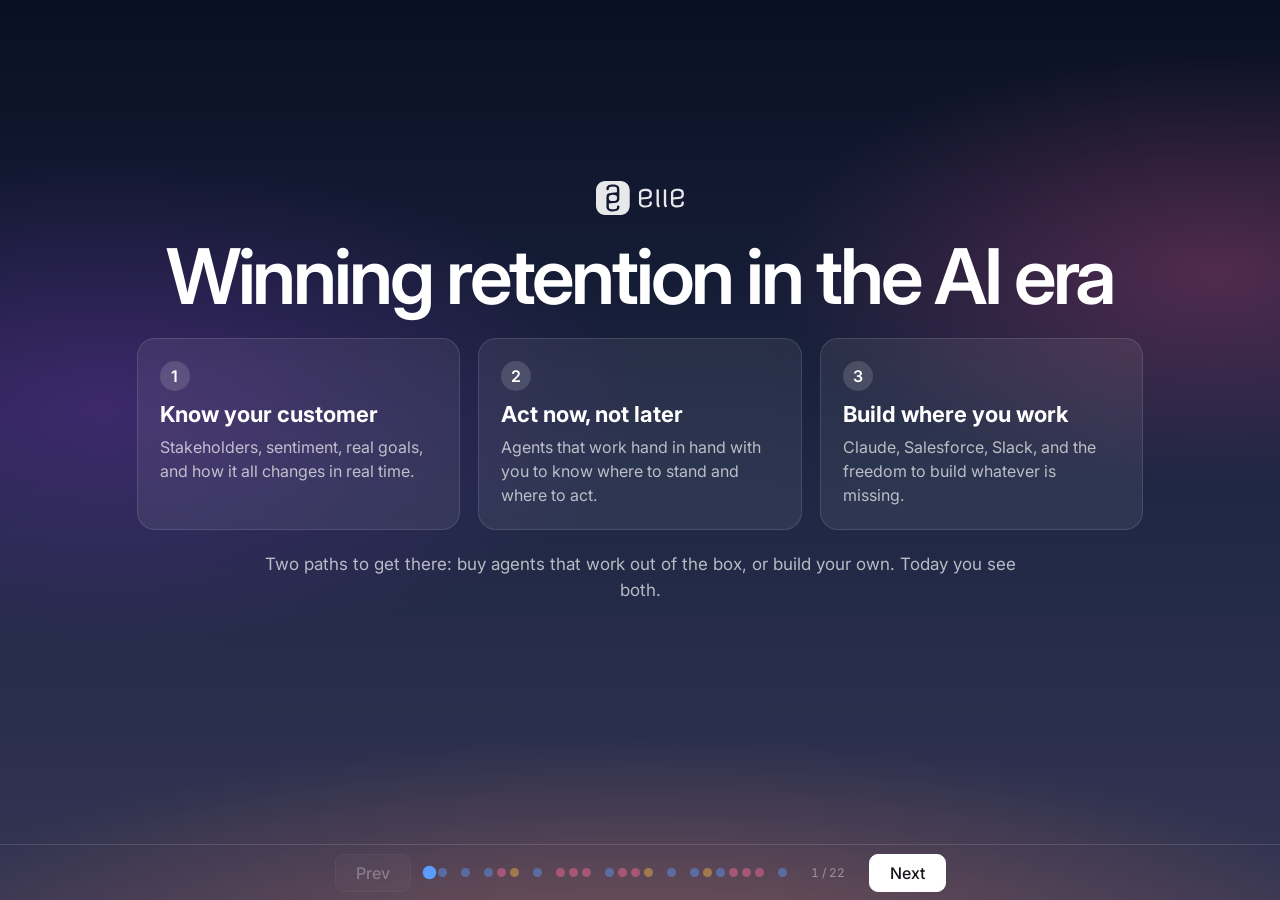
==== index.html @ abd44bb6 "Remove the top bar from the deck shell Co-Authored-By: Claude Sonnet 5.5 <noreply@anthropic.com>" ====
<!doctype html>
<html lang="en">
  <head>
    <meta charset="UTF-8" />
    <meta name="viewport" content="width=device-width, initial-scale=1.0" />
    <title>Gainsight x Elle AI | Pulse 2026 demo</title>
    <link rel="preconnect" href="https://fonts.googleapis.com" />
    <link rel="preconnect" href="https://fonts.gstatic.com" crossorigin />
    <link href="https://fonts.googleapis.com/css2?family=Inter:wght@400;500;600;700&family=Source+Serif+4:wght@400;600&display=swap" rel="stylesheet" />
    <script type="module" crossorigin src="./assets/index-C0nzcrOh.js"></script>
    <link rel="stylesheet" crossorigin href="./assets/index-cjkC1G95.css">
  </head>
  <body>
    <div id="root"></div>
  </body>
</html>
---- assets/index-cjkC1G95.css ----
:root{--bg1:#090f23;--bg2:#1e2744;--bg3:#343553;--ink:#fff;--ink2:#ffffffad;--ink3:#ffffff6b;--line:#ffffff1f;--direct:#3ecf8e;--reskin:#5b9cff;--extend:#f5b942;--new:#ff6b9a;font-family:Inter,system-ui,sans-serif}*{box-sizing:border-box}html,body,#root{height:100%;margin:0}body{background:var(--bg1);color:var(--ink);overflow:hidden}button{font:inherit;color:inherit;cursor:pointer}.app{background:linear-gradient(180deg, var(--bg1) 0%, var(--bg2) 55%, var(--bg3) 100%);grid-template-rows:1fr 56px;height:100%;display:grid;position:relative}.app:before{content:"";pointer-events:none;background:radial-gradient(60% 40% at 8% 45%,#7d34be59,#0000 70%),radial-gradient(50% 35% at 95% 30%,#dc4b8c4d,#0000 70%),radial-gradient(90% 40% at 50% 110%,#be735f8c,#0000 70%);position:absolute;inset:0}.topbar,.bottombar{z-index:3;border-color:var(--line);align-items:center;gap:10px;padding:0 14px;display:flex;position:relative}.topbar{border-bottom:1px solid var(--line)}.bottombar{border-top:1px solid var(--line);justify-content:center;gap:14px}.brand{font-size:14px;font-weight:600}.brand span{color:var(--ink3);margin-left:8px;font-weight:400}.act{color:var(--ink2);background:#ffffff17;border-radius:99px;padding:3px 10px;font-size:12px}.spacer{flex:1}.icon-btn{border:1px solid var(--line);color:var(--ink2);background:#ffffff12;border-radius:8px;padding:5px 11px;font-size:12px;text-decoration:none}.icon-btn:hover,.icon-btn.on{color:var(--ink);background:#ffffff29}.nav-btn{border:1px solid var(--line);background:#ffffff14;border-radius:9px;padding:8px 20px;font-weight:500}.nav-btn.primary{color:#14161a;background:#fff;border-color:#fff}.nav-btn:disabled{opacity:.3;cursor:default}.count{color:var(--ink3);text-align:center;font-variant-numeric:tabular-nums;min-width:54px;font-size:12px}.dots{align-items:center;gap:14px;display:flex}.dot-group{gap:4px;display:flex}.dot{opacity:.45;border:0;border-radius:50%;width:9px;height:9px;padding:0}.dot.cur{opacity:1;transform:scale(1.5)}.reuse-direct{background:var(--direct)}.reuse-reskin{background:var(--reskin)}.reuse-extend{background:var(--extend)}.reuse-new{background:var(--new)}.stage{z-index:1;min-height:0;padding:12px 16px;position:relative}.embed{border:1px solid var(--line);background:#fff;border-radius:14px;position:absolute;inset:12px 16px;overflow:hidden;box-shadow:0 8px 48px #00000080}.embed iframe{border:0;width:100%;height:100%;display:block}.embed-hint{color:var(--ink3);pointer-events:none;opacity:0;background:#090f23b3;border-radius:6px;padding:3px 8px;font-size:11px;transition:opacity .2s;position:absolute;bottom:8px;right:10px}.embed:hover .embed-hint{opacity:1}code{font-family:SF Mono,Menlo,monospace}.slide{text-align:center;flex-direction:column;justify-content:center;align-items:center;gap:22px;height:100%;padding:0 6vw 60px;display:flex}.logo-lockup{filter:invert();opacity:.9;height:34px}.slide h1{letter-spacing:-.04em;margin:0;font-size:clamp(36px,6vw,84px);font-weight:600;line-height:1.04}.reveal{animation:.56s cubic-bezier(.16,1,.3,1) both reveal}@keyframes reveal{0%{opacity:0;filter:blur(6px);transform:translateY(14px)}to{opacity:1;filter:none;transform:none}}.cards3,.cols1,.cols2,.cols3{gap:18px;width:min(1100px,92%);display:grid}.cards3,.cols3{grid-template-columns:repeat(3,1fr)}.cols2{grid-template-columns:repeat(2,1fr)}.cols1{grid-template-columns:minmax(0,420px);justify-content:center}.glass{text-align:left;border:1px solid var(--line);-webkit-backdrop-filter:blur(10px);backdrop-filter:blur(10px);background:#ffffff12;border-radius:18px;padding:22px;animation:.56s cubic-bezier(.16,1,.3,1) both reveal}.glass h3{margin:10px 0 8px;font-size:22px}.glass p{color:var(--ink2);margin:0;line-height:1.5}.num{background:#ffffff24;border-radius:50%;place-items:center;width:30px;height:30px;font-weight:600;display:grid}.glass ul{color:var(--ink2);margin:12px 0 0;padding-left:18px;line-height:1.7}.tone{letter-spacing:.05em;text-transform:uppercase;border-radius:99px;padding:3px 10px;font-size:12px;font-weight:600;display:inline-block}.tone-now{color:#6ee7b0;background:#3ecf8e2e}.tone-beta{color:#fbd479;background:#f5b9422e}.tone-soon{color:var(--ink2);background:#ffffff1f}.footnote{max-width:760px;color:var(--ink2);margin:0;font-size:17px;line-height:1.5}.persona .avatar{object-fit:cover;border-radius:50%;place-items:center;font-size:72px;font-weight:600;display:grid;box-shadow:0 0 0 6px #ffffff24,0 8px 40px #0006}.role{color:var(--ink2);margin-top:-8px;font-size:20px}.line{max-width:640px;color:var(--ink2);margin:0;font-size:17px;line-height:1.5}.chip{background:#ffffff1a;border-radius:99px;padding:4px 12px;font-size:13px;display:inline-block}.strip{color:var(--ink3);letter-spacing:.04em;border:1px dashed #ffffff59;border-radius:12px;padding:14px 28px;font-size:13px}.avatar-note{color:var(--ink3);font-size:11px;position:absolute;bottom:14px}.placeholder{place-items:center;height:100%;display:grid}.ph-card{background:#ffffff0d;border:2px dashed #ff6b9a8c;border-radius:20px;width:min(980px,94%);padding:34px 38px}.ph-tag{letter-spacing:.14em;color:var(--new);border:1px solid var(--new);border-radius:99px;padding:3px 10px;font-size:11px;font-weight:700;display:inline-block}.ph-card h2{letter-spacing:-.02em;margin:14px 0 8px;font-size:34px}.ph-visual{color:var(--ink2);margin:0 0 20px;font-size:17px;line-height:1.6}.ph-cols{grid-template-columns:1.6fr 1fr;gap:28px;display:grid}.ph-cols h4{letter-spacing:.1em;text-transform:uppercase;color:var(--ink3);margin:0 0 8px;font-size:12px}.ph-cols ul{color:var(--ink2);margin:0;padding-left:18px;line-height:1.6}.ph-cols p{color:var(--ink2);margin:0;line-height:1.5}.rail{z-index:20;background:#0508148c;position:absolute;inset:0}.rail-in{border-right:1px solid var(--line);background:#0d1329;width:360px;height:100%;padding:16px;overflow:auto}.rail h5,.notes h5{letter-spacing:.12em;text-transform:uppercase;color:var(--ink3);margin:14px 0 6px;font-size:11px}.rail button{text-align:left;width:100%;color:var(--ink2);background:0 0;border:0;border-radius:8px;align-items:center;gap:8px;padding:7px 8px;font-size:13px;display:flex}.rail button:hover,.rail button.cur{color:var(--ink);background:#ffffff1a}.pip{border-radius:50%;flex-shrink:0;width:8px;height:8px}.keys{color:var(--ink3);margin:18px 4px 0;font-size:11px;line-height:1.6}.notes{z-index:15;border-left:1px solid var(--line);background:#0d1329f5;width:340px;padding:6px 18px 18px;position:absolute;top:48px;bottom:56px;right:0;overflow:auto}.notes h3{margin:4px 0 10px;font-size:18px}.notes ul{color:var(--ink2);padding-left:18px;font-size:14px;line-height:1.65}.tools{align-items:center;gap:28px;margin-bottom:8px;display:flex}.tool-tile{opacity:0;background:#fff;border-radius:28px;place-items:center;width:132px;height:132px;animation:.7s cubic-bezier(.2,.8,.2,1) both toolIn;display:grid;box-shadow:0 10px 40px #00000059}.tool-tile img{object-fit:contain;width:76px;height:76px}.tool-tile.gs{box-shadow:0 0 0 4px #55adff80,0 0 60px #55adff8c,0 10px 40px #00000059}.tool-plus{color:var(--ink3);opacity:0;font-size:40px;font-weight:300;animation:.5s .5s both toolIn}.tool-plus.gs{animation-delay:.9s}@keyframes toolIn{0%{opacity:0;transform:translateY(18px)scale(.94)}to{opacity:1;transform:none}}
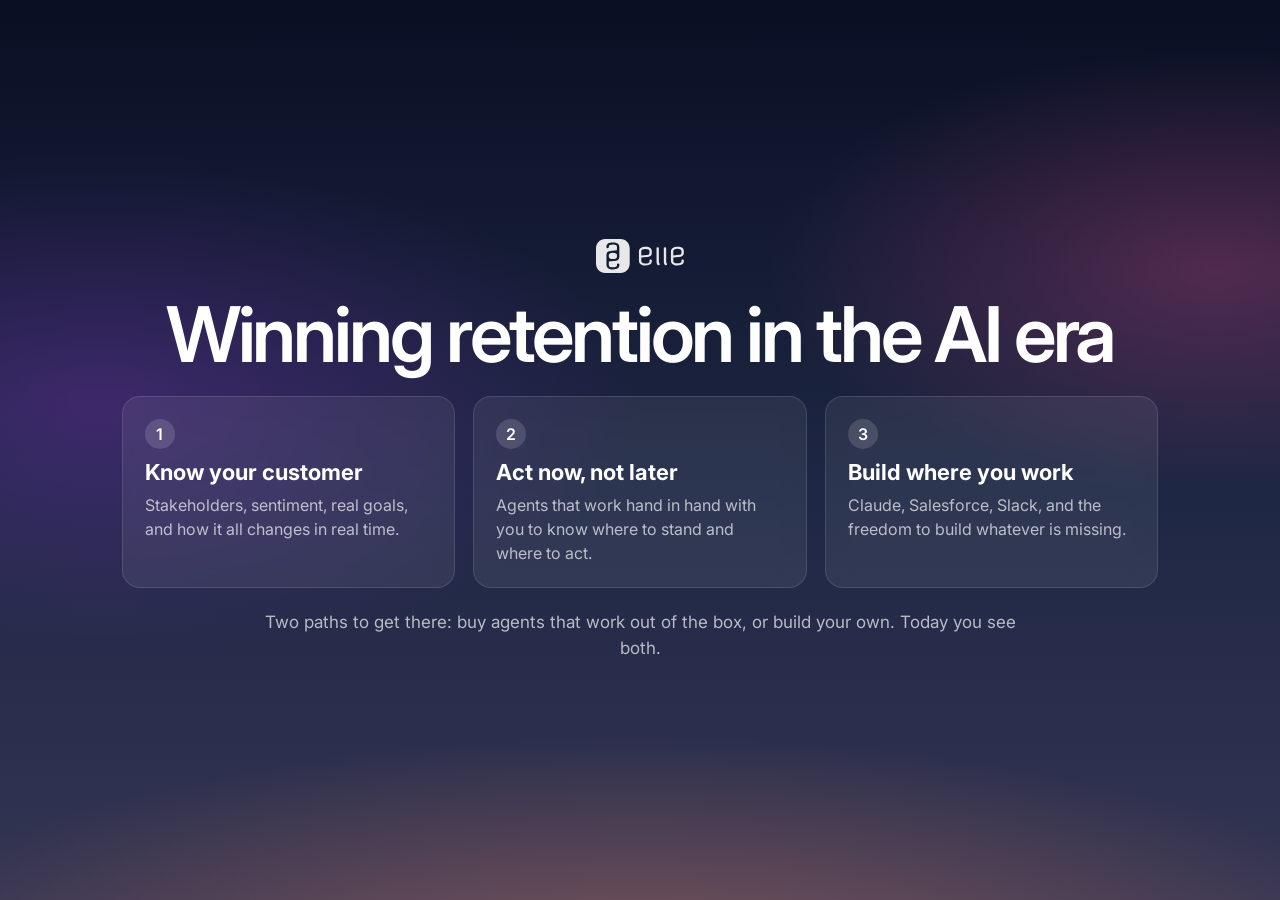
==== commit bb9c6eac: "Full-screen layout without carousel, and R to reset to the first slide Co-Authored-By: Claude Sonnet" ====
--- a/index.html
+++ b/index.html
@@ -7,8 +7,8 @@
     <link rel="preconnect" href="https://fonts.googleapis.com" />
     <link rel="preconnect" href="https://fonts.gstatic.com" crossorigin />
     <link href="https://fonts.googleapis.com/css2?family=Inter:wght@400;500;600;700&family=Source+Serif+4:wght@400;600&display=swap" rel="stylesheet" />
-    <script type="module" crossorigin src="./assets/index-C0nzcrOh.js"></script>
-    <link rel="stylesheet" crossorigin href="./assets/index-cjkC1G95.css">
+    <script type="module" crossorigin src="./assets/index-HiXrKpgK.js"></script>
+    <link rel="stylesheet" crossorigin href="./assets/index-Ca1gkBCX.css">
   </head>
   <body>
     <div id="root"></div>
--- a/assets/index-Ca1gkBCX.css
+++ b/assets/index-Ca1gkBCX.css
@@ -0,0 +1 @@
+:root{--bg1:#090f23;--bg2:#1e2744;--bg3:#343553;--ink:#fff;--ink2:#ffffffad;--ink3:#ffffff6b;--line:#ffffff1f;--direct:#3ecf8e;--reskin:#5b9cff;--extend:#f5b942;--new:#ff6b9a;font-family:Inter,system-ui,sans-serif}*{box-sizing:border-box}html,body,#root{height:100%;margin:0}body{background:var(--bg1);color:var(--ink);overflow:hidden}button{font:inherit;color:inherit;cursor:pointer}.app{background:linear-gradient(180deg, var(--bg1) 0%, var(--bg2) 55%, var(--bg3) 100%);grid-template-rows:1fr;height:100%;display:grid;position:relative}.app:before{content:"";pointer-events:none;background:radial-gradient(60% 40% at 8% 45%,#7d34be59,#0000 70%),radial-gradient(50% 35% at 95% 30%,#dc4b8c4d,#0000 70%),radial-gradient(90% 40% at 50% 110%,#be735f8c,#0000 70%);position:absolute;inset:0}.topbar,.bottombar{z-index:3;border-color:var(--line);align-items:center;gap:10px;padding:0 14px;display:flex;position:relative}.topbar{border-bottom:1px solid var(--line)}.bottombar{border-top:1px solid var(--line);justify-content:center;gap:14px}.brand{font-size:14px;font-weight:600}.brand span{color:var(--ink3);margin-left:8px;font-weight:400}.act{color:var(--ink2);background:#ffffff17;border-radius:99px;padding:3px 10px;font-size:12px}.spacer{flex:1}.icon-btn{border:1px solid var(--line);color:var(--ink2);background:#ffffff12;border-radius:8px;padding:5px 11px;font-size:12px;text-decoration:none}.icon-btn:hover,.icon-btn.on{color:var(--ink);background:#ffffff29}.nav-btn{border:1px solid var(--line);background:#ffffff14;border-radius:9px;padding:8px 20px;font-weight:500}.nav-btn.primary{color:#14161a;background:#fff;border-color:#fff}.nav-btn:disabled{opacity:.3;cursor:default}.count{color:var(--ink3);text-align:center;font-variant-numeric:tabular-nums;min-width:54px;font-size:12px}.dots{align-items:center;gap:14px;display:flex}.dot-group{gap:4px;display:flex}.dot{opacity:.45;border:0;border-radius:50%;width:9px;height:9px;padding:0}.dot.cur{opacity:1;transform:scale(1.5)}.reuse-direct{background:var(--direct)}.reuse-reskin{background:var(--reskin)}.reuse-extend{background:var(--extend)}.reuse-new{background:var(--new)}.stage{z-index:1;min-height:0;padding:0;position:relative}.embed{background:#fff;position:absolute;inset:0;overflow:hidden}.embed iframe{border:0;width:100%;height:100%;display:block}code{font-family:SF Mono,Menlo,monospace}.slide{text-align:center;flex-direction:column;justify-content:center;align-items:center;gap:22px;height:100%;padding:0 6vw;display:flex}.logo-lockup{filter:invert();opacity:.9;height:34px}.slide h1{letter-spacing:-.04em;margin:0;font-size:clamp(36px,6vw,84px);font-weight:600;line-height:1.04}.reveal{animation:.56s cubic-bezier(.16,1,.3,1) both reveal}@keyframes reveal{0%{opacity:0;filter:blur(6px);transform:translateY(14px)}to{opacity:1;filter:none;transform:none}}.cards3,.cols1,.cols2,.cols3{gap:18px;width:min(1100px,92%);display:grid}.cards3,.cols3{grid-template-columns:repeat(3,1fr)}.cols2{grid-template-columns:repeat(2,1fr)}.cols1{grid-template-columns:minmax(0,420px);justify-content:center}.glass{text-align:left;border:1px solid var(--line);-webkit-backdrop-filter:blur(10px);backdrop-filter:blur(10px);background:#ffffff12;border-radius:18px;padding:22px;animation:.56s cubic-bezier(.16,1,.3,1) both reveal}.glass h3{margin:10px 0 8px;font-size:22px}.glass p{color:var(--ink2);margin:0;line-height:1.5}.num{background:#ffffff24;border-radius:50%;place-items:center;width:30px;height:30px;font-weight:600;display:grid}.glass ul{color:var(--ink2);margin:12px 0 0;padding-left:18px;line-height:1.7}.tone{letter-spacing:.05em;text-transform:uppercase;border-radius:99px;padding:3px 10px;font-size:12px;font-weight:600;display:inline-block}.tone-now{color:#6ee7b0;background:#3ecf8e2e}.tone-beta{color:#fbd479;background:#f5b9422e}.tone-soon{color:var(--ink2);background:#ffffff1f}.footnote{max-width:760px;color:var(--ink2);margin:0;font-size:17px;line-height:1.5}.persona .avatar{object-fit:cover;border-radius:50%;place-items:center;font-size:72px;font-weight:600;display:grid;box-shadow:0 0 0 6px #ffffff24,0 8px 40px #0006}.role{color:var(--ink2);margin-top:-8px;font-size:20px}.line{max-width:640px;color:var(--ink2);margin:0;font-size:17px;line-height:1.5}.chip{background:#ffffff1a;border-radius:99px;padding:4px 12px;font-size:13px;display:inline-block}.strip{color:var(--ink3);letter-spacing:.04em;border:1px dashed #ffffff59;border-radius:12px;padding:14px 28px;font-size:13px}.avatar-note{color:var(--ink3);font-size:11px;position:absolute;bottom:14px}.placeholder{place-items:center;height:100%;display:grid}.ph-card{background:#ffffff0d;border:2px dashed #ff6b9a8c;border-radius:20px;width:min(980px,94%);padding:34px 38px}.ph-tag{letter-spacing:.14em;color:var(--new);border:1px solid var(--new);border-radius:99px;padding:3px 10px;font-size:11px;font-weight:700;display:inline-block}.ph-card h2{letter-spacing:-.02em;margin:14px 0 8px;font-size:34px}.ph-visual{color:var(--ink2);margin:0 0 20px;font-size:17px;line-height:1.6}.ph-cols{grid-template-columns:1.6fr 1fr;gap:28px;display:grid}.ph-cols h4{letter-spacing:.1em;text-transform:uppercase;color:var(--ink3);margin:0 0 8px;font-size:12px}.ph-cols ul{color:var(--ink2);margin:0;padding-left:18px;line-height:1.6}.ph-cols p{color:var(--ink2);margin:0;line-height:1.5}.rail{z-index:20;background:#0508148c;position:absolute;inset:0}.rail-in{border-right:1px solid var(--line);background:#0d1329;width:360px;height:100%;padding:16px;overflow:auto}.rail h5,.notes h5{letter-spacing:.12em;text-transform:uppercase;color:var(--ink3);margin:14px 0 6px;font-size:11px}.rail button{text-align:left;width:100%;color:var(--ink2);background:0 0;border:0;border-radius:8px;align-items:center;gap:8px;padding:7px 8px;font-size:13px;display:flex}.rail button:hover,.rail button.cur{color:var(--ink);background:#ffffff1a}.pip{border-radius:50%;flex-shrink:0;width:8px;height:8px}.keys{color:var(--ink3);margin:18px 4px 0;font-size:11px;line-height:1.6}.notes{z-index:15;border-left:1px solid var(--line);background:#0d1329f5;width:340px;padding:6px 18px 18px;position:absolute;top:0;bottom:0;right:0;overflow:auto}.notes h3{margin:4px 0 10px;font-size:18px}.notes ul{color:var(--ink2);padding-left:18px;font-size:14px;line-height:1.65}.tools{align-items:center;gap:28px;margin-bottom:8px;display:flex}.tool-tile{opacity:0;background:#fff;border-radius:28px;place-items:center;width:132px;height:132px;animation:.7s cubic-bezier(.2,.8,.2,1) both toolIn;display:grid;box-shadow:0 10px 40px #00000059}.tool-tile img{object-fit:contain;width:76px;height:76px}.tool-tile.gs{box-shadow:0 0 0 4px #55adff80,0 0 60px #55adff8c,0 10px 40px #00000059}.tool-plus{color:var(--ink3);opacity:0;font-size:40px;font-weight:300;animation:.5s .5s both toolIn}.tool-plus.gs{animation-delay:.9s}@keyframes toolIn{0%{opacity:0;transform:translateY(18px)scale(.94)}to{opacity:1;transform:none}}
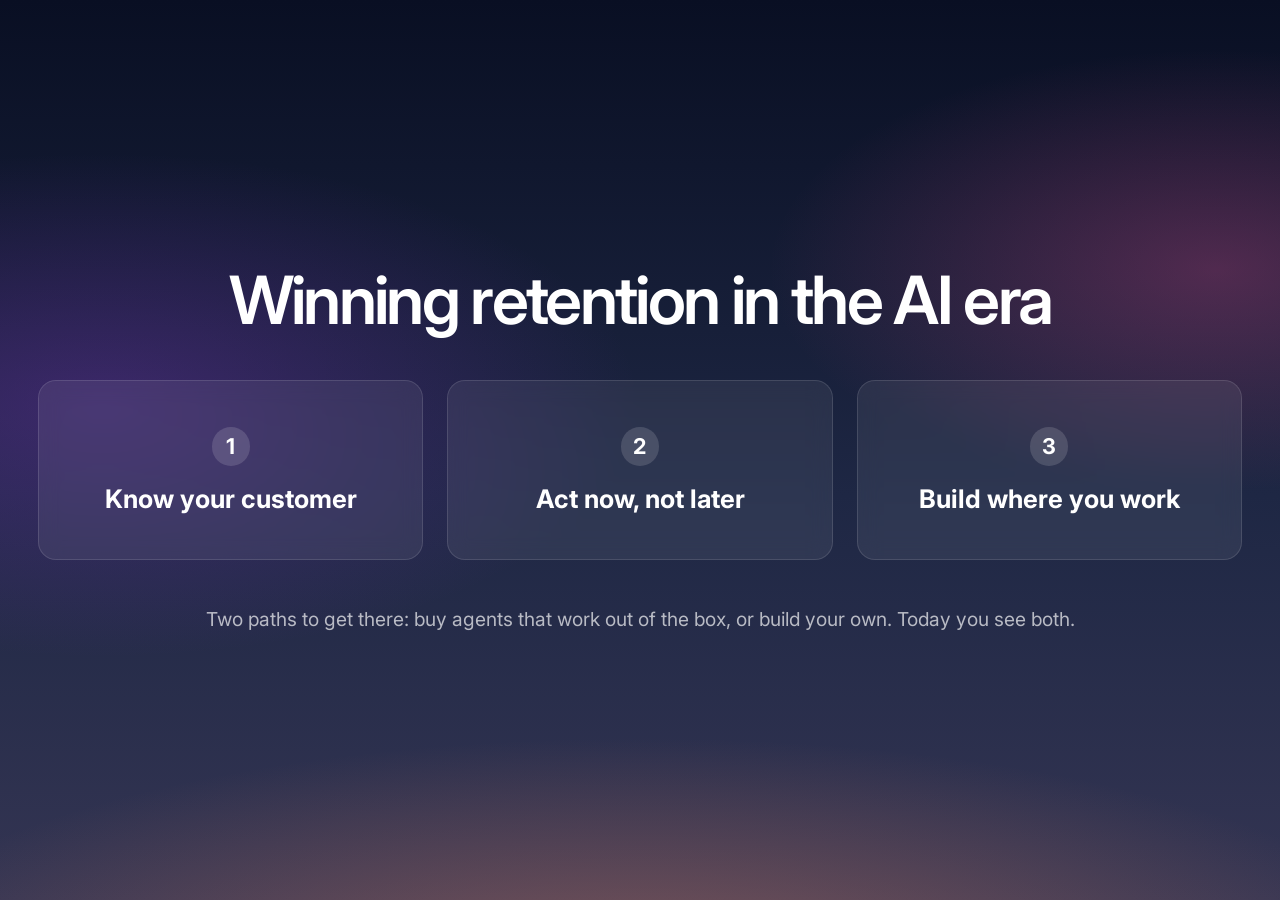
==== commit 0e2d0d47: "Apply Figma comment updates and slide 1 pacing" ====
--- a/index.html
+++ b/index.html
@@ -6,9 +6,9 @@
     <title>Gainsight x Elle AI | Pulse 2026 demo</title>
     <link rel="preconnect" href="https://fonts.googleapis.com" />
     <link rel="preconnect" href="https://fonts.gstatic.com" crossorigin />
-    <link href="https://fonts.googleapis.com/css2?family=Inter:wght@400;500;600;700&family=Source+Serif+4:wght@400;600&display=swap" rel="stylesheet" />
-    <script type="module" crossorigin src="./assets/index-HiXrKpgK.js"></script>
-    <link rel="stylesheet" crossorigin href="./assets/index-Ca1gkBCX.css">
+    <link rel="preload" as="style" href="https://fonts.googleapis.com/css2?family=Inter:wght@400;500;600;700&family=Source+Serif+4:wght@400;600&display=swap" onload="this.onload=null;this.rel='stylesheet'"><noscript><link rel="stylesheet" href="https://fonts.googleapis.com/css2?family=Inter:wght@400;500;600;700&family=Source+Serif+4:wght@400;600&display=swap"></noscript>
+    <script type="module" crossorigin src="./assets/index-NeSfExUt.js"></script>
+    <link rel="stylesheet" crossorigin href="./assets/index-DiDhO4E8.css">
   </head>
   <body>
     <div id="root"></div>
--- a/assets/index-DiDhO4E8.css
+++ b/assets/index-DiDhO4E8.css
@@ -0,0 +1 @@
+:root{--bg1:#090f23;--bg2:#1e2744;--bg3:#343553;--ink:#fff;--ink2:#ffffffad;--ink3:#ffffff6b;--line:#ffffff1f;--direct:#3ecf8e;--reskin:#5b9cff;--extend:#f5b942;--new:#ff6b9a;font-family:Inter,system-ui,sans-serif}*{box-sizing:border-box}html,body,#root{height:100%;margin:0}body{background:var(--bg1);color:var(--ink);overflow:hidden}button{font:inherit;color:inherit;cursor:pointer}.app{background:linear-gradient(180deg, var(--bg1) 0%, var(--bg2) 55%, var(--bg3) 100%);grid-template-rows:1fr;height:100%;display:grid;position:relative}.app:before{content:"";pointer-events:none;background:radial-gradient(60% 40% at 8% 45%,#7d34be59,#0000 70%),radial-gradient(50% 35% at 95% 30%,#dc4b8c4d,#0000 70%),radial-gradient(90% 40% at 50% 110%,#be735f8c,#0000 70%);position:absolute;inset:0}.topbar,.bottombar{z-index:3;border-color:var(--line);align-items:center;gap:10px;padding:0 14px;display:flex;position:relative}.topbar{border-bottom:1px solid var(--line)}.bottombar{border-top:1px solid var(--line);justify-content:center;gap:14px}.brand{font-size:14px;font-weight:600}.brand span{color:var(--ink3);margin-left:8px;font-weight:400}.act{color:var(--ink2);background:#ffffff17;border-radius:99px;padding:3px 10px;font-size:12px}.spacer{flex:1}.icon-btn{border:1px solid var(--line);color:var(--ink2);background:#ffffff12;border-radius:8px;padding:5px 11px;font-size:12px;text-decoration:none}.icon-btn:hover,.icon-btn.on{color:var(--ink);background:#ffffff29}.nav-btn{border:1px solid var(--line);background:#ffffff14;border-radius:9px;padding:8px 20px;font-weight:500}.nav-btn.primary{color:#14161a;background:#fff;border-color:#fff}.nav-btn:disabled{opacity:.3;cursor:default}.count{color:var(--ink3);text-align:center;font-variant-numeric:tabular-nums;min-width:54px;font-size:12px}.dots{align-items:center;gap:14px;display:flex}.dot-group{gap:4px;display:flex}.dot{opacity:.45;border:0;border-radius:50%;width:9px;height:9px;padding:0}.dot.cur{opacity:1;transform:scale(1.5)}.reuse-direct{background:var(--direct)}.reuse-reskin{background:var(--reskin)}.reuse-extend{background:var(--extend)}.reuse-new{background:var(--new)}.stage{z-index:1;min-height:0;padding:0;position:relative}.embed{background:#fff;position:absolute;inset:0;overflow:hidden}.embed iframe{border:0;width:100%;height:100%;display:block}code{font-family:SF Mono,Menlo,monospace}.slide{text-align:center;flex-direction:column;justify-content:center;align-items:center;gap:22px;height:100%;padding:0 6vw;display:flex}.logo-lockup{filter:invert();opacity:.9;height:34px}.slide h1{letter-spacing:-.04em;margin:0;font-size:clamp(36px,6vw,84px);font-weight:600;line-height:1.04}.reveal{animation:.56s cubic-bezier(.16,1,.3,1) both reveal}@keyframes reveal{0%{opacity:0;filter:blur(6px);transform:translateY(14px)}to{opacity:1;filter:none;transform:none}}.cards3,.cols1,.cols2,.cols3{gap:18px;width:min(1100px,92%);display:grid}.cards3,.cols3{grid-template-columns:repeat(3,1fr)}.cols2{grid-template-columns:repeat(2,1fr)}.cols1{grid-template-columns:minmax(0,420px);justify-content:center}.glass{text-align:left;border:1px solid var(--line);-webkit-backdrop-filter:blur(10px);backdrop-filter:blur(10px);background:#ffffff12;border-radius:18px;padding:22px;animation:.56s cubic-bezier(.16,1,.3,1) both reveal}.glass h3{margin:10px 0 8px;font-size:22px}.glass p{color:var(--ink2);margin:0;line-height:1.5}.num{background:#ffffff24;border-radius:50%;place-items:center;width:30px;height:30px;font-weight:600;display:grid}.glass ul{color:var(--ink2);margin:12px 0 0;padding-left:18px;line-height:1.7}.tone{letter-spacing:.05em;text-transform:uppercase;border-radius:99px;padding:3px 10px;font-size:12px;font-weight:600;display:inline-block}.tone-now{color:#6ee7b0;background:#3ecf8e2e}.tone-beta{color:#fbd479;background:#f5b9422e}.tone-soon{color:var(--ink2);background:#ffffff1f}.footnote{max-width:760px;color:var(--ink2);margin:0;font-size:17px;line-height:1.5}.persona .avatar{object-fit:cover;border-radius:50%;place-items:center;font-size:72px;font-weight:600;display:grid;box-shadow:0 0 0 6px #ffffff24,0 8px 40px #0006}.role{color:var(--ink2);margin-top:-8px;font-size:20px}.line{max-width:640px;color:var(--ink2);margin:0;font-size:17px;line-height:1.5}.chip{background:#ffffff1a;border-radius:99px;padding:4px 12px;font-size:13px;display:inline-block}.strip{color:var(--ink3);letter-spacing:.04em;border:1px dashed #ffffff59;border-radius:12px;padding:14px 28px;font-size:13px}.avatar-note{color:var(--ink3);font-size:11px;position:absolute;bottom:14px}.placeholder{place-items:center;height:100%;display:grid}.ph-card{background:#ffffff0d;border:2px dashed #ff6b9a8c;border-radius:20px;width:min(980px,94%);padding:34px 38px}.ph-tag{letter-spacing:.14em;color:var(--new);border:1px solid var(--new);border-radius:99px;padding:3px 10px;font-size:11px;font-weight:700;display:inline-block}.ph-card h2{letter-spacing:-.02em;margin:14px 0 8px;font-size:34px}.ph-visual{color:var(--ink2);margin:0 0 20px;font-size:17px;line-height:1.6}.ph-cols{grid-template-columns:1.6fr 1fr;gap:28px;display:grid}.ph-cols h4{letter-spacing:.1em;text-transform:uppercase;color:var(--ink3);margin:0 0 8px;font-size:12px}.ph-cols ul{color:var(--ink2);margin:0;padding-left:18px;line-height:1.6}.ph-cols p{color:var(--ink2);margin:0;line-height:1.5}.rail{z-index:20;background:#0508148c;position:absolute;inset:0}.rail-in{border-right:1px solid var(--line);background:#0d1329;width:360px;height:100%;padding:16px;overflow:auto}.rail h5,.notes h5{letter-spacing:.12em;text-transform:uppercase;color:var(--ink3);margin:14px 0 6px;font-size:11px}.rail button{text-align:left;width:100%;color:var(--ink2);background:0 0;border:0;border-radius:8px;align-items:center;gap:8px;padding:7px 8px;font-size:13px;display:flex}.rail button:hover,.rail button.cur{color:var(--ink);background:#ffffff1a}.pip{border-radius:50%;flex-shrink:0;width:8px;height:8px}.keys{color:var(--ink3);margin:18px 4px 0;font-size:11px;line-height:1.6}.notes{z-index:15;border-left:1px solid var(--line);background:#0d1329f5;width:340px;padding:6px 18px 18px;position:absolute;top:0;bottom:0;right:0;overflow:auto}.notes h3{margin:4px 0 10px;font-size:18px}.notes ul{color:var(--ink2);padding-left:18px;font-size:14px;line-height:1.65}.tools{align-items:center;gap:28px;margin-bottom:8px;display:flex}.tool-tile{opacity:0;background:#fff;border-radius:28px;place-items:center;width:132px;height:132px;animation:.7s cubic-bezier(.2,.8,.2,1) both toolIn;display:grid;box-shadow:0 10px 40px #00000059}.tool-tile img{object-fit:contain;width:76px;height:76px}.tool-tile.gs{box-shadow:0 0 0 4px #55adff80,0 0 60px #55adff8c,0 10px 40px #00000059}.tool-plus{color:var(--ink3);opacity:0;font-size:40px;font-weight:300;animation:.5s .5s both toolIn}.tool-plus.gs{animation-delay:.9s}@keyframes toolIn{0%{opacity:0;transform:translateY(18px)scale(.94)}to{opacity:1;transform:none}}.layer{opacity:0;transition:opacity .18s;position:absolute;inset:0}.layer.in{opacity:1}.layer.top{z-index:2}.layer.top.in{transition:opacity .32s .16s}.layer.gone{opacity:0}.pair{align-items:center;gap:44px;display:flex}.pair-elle{filter:invert();opacity:0;height:84px;animation:.7s cubic-bezier(.2,.8,.2,1) .15s both toolIn}.pair-plus{color:var(--ink3);opacity:0;font-size:44px;font-weight:300;animation:.5s .55s both toolIn}.pair-cust{opacity:0;text-align:left;align-items:center;gap:18px;animation:.7s cubic-bezier(.2,.8,.2,1) .8s both toolIn;display:flex}.pair-badge{color:#fff;background:#1f3a5f;border:1px solid #ffffff38;border-radius:24px;place-items:center;width:92px;height:92px;font-size:38px;font-weight:600;display:grid;box-shadow:0 10px 40px #00000059}.pair-cust b{letter-spacing:-.02em;max-width:200px;font-size:32px;font-weight:600;line-height:1.12}.pair-caption{color:var(--ink2);opacity:0;margin:8px 0 0;font-size:18px;animation:.6s 1.3s both toolIn}.persona-pair{align-items:center;gap:56px;display:flex}.pair-elle.big{opacity:1;height:150px;animation:none}.tools.big{gap:44px}.tools.big .tool-tile{border-radius:44px;width:220px;height:220px}.tools.big .tool-tile img{width:128px;height:128px}.tools.big .tool-plus{font-size:64px}.cols3.status,.cols2.status{gap:26px;width:min(1500px,96%)}.status .glass{padding:clamp(14px,2.2vw,34px)}.status .tone{padding:4px 14px;font-size:clamp(11px,1.2vw,18px)}.status .glass ul{color:var(--ink);margin-top:20px;padding-left:1.2em;font-size:clamp(15px,1.9vw,30px);line-height:1.35}.status .glass li{margin-bottom:12px}.slide.pillars{gap:clamp(30px,5vh,56px)}.slide.pillars h1{font-size:min(5.2vw,76px)}.slide.pillars .cards3{gap:24px;width:min(1180px,92vw)}.cards3.heads-only .glass{text-align:center;flex-direction:column;justify-content:center;align-items:center;gap:14px;min-height:clamp(130px,20vh,200px);padding:28px 24px;display:flex}.cards3.heads-only .glass .num{margin:0}.cards3.heads-only .glass h3{margin:0;font-size:clamp(20px,2.5vw,36px);line-height:1.15}.slide.pillars .footnote.one-line{white-space:nowrap;text-align:center;width:min(1180px,92vw);max-width:none;font-size:min(1.5vw,22px)}.slide.pillars .cards3{width:min(1280px,94vw)}.cards3.heads-only .glass{gap:18px;padding:30px 18px}.cards3.heads-only .glass .num{place-items:center;width:clamp(30px,3vw,46px);height:clamp(30px,3vw,46px);font-size:clamp(16px,1.7vw,26px);font-weight:700;line-height:1;display:grid}.cards3.heads-only .glass h3{white-space:nowrap;font-size:clamp(16px,2vw,32px)}.slide.pillars .footnote.one-line{animation:.7s cubic-bezier(.16,1,.3,1) both reveal}
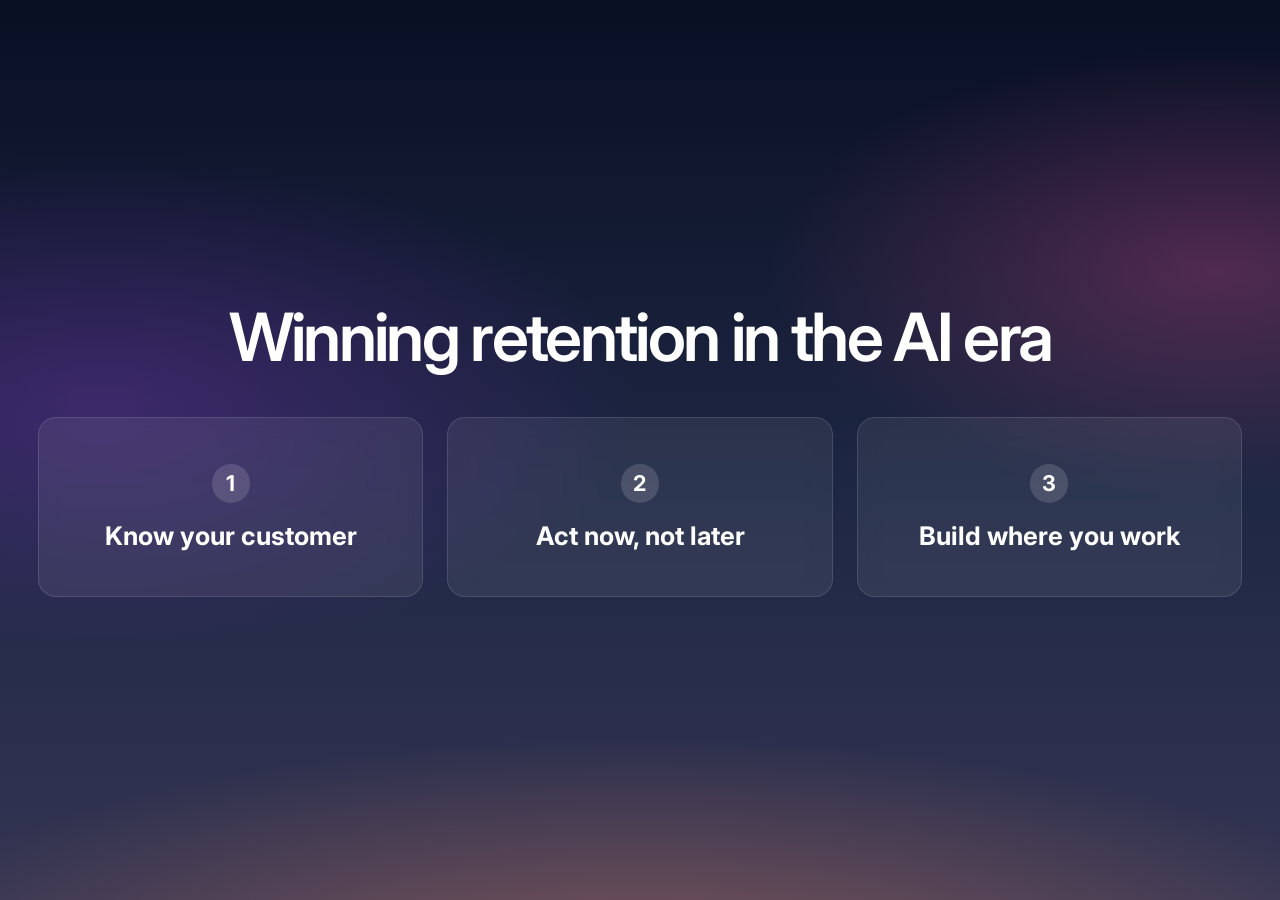
==== commit fbefae52: "Admin CLI rewrite, Figma comment round 2, realistic headshots, model labels" ====
--- a/index.html
+++ b/index.html
@@ -7,8 +7,8 @@
     <link rel="preconnect" href="https://fonts.googleapis.com" />
     <link rel="preconnect" href="https://fonts.gstatic.com" crossorigin />
     <link rel="preload" as="style" href="https://fonts.googleapis.com/css2?family=Inter:wght@400;500;600;700&family=Source+Serif+4:wght@400;600&display=swap" onload="this.onload=null;this.rel='stylesheet'"><noscript><link rel="stylesheet" href="https://fonts.googleapis.com/css2?family=Inter:wght@400;500;600;700&family=Source+Serif+4:wght@400;600&display=swap"></noscript>
-    <script type="module" crossorigin src="./assets/index-NeSfExUt.js"></script>
-    <link rel="stylesheet" crossorigin href="./assets/index-DiDhO4E8.css">
+    <script type="module" crossorigin src="./assets/index-DERDW7Qg.js"></script>
+    <link rel="stylesheet" crossorigin href="./assets/index-CXkngaMI.css">
   </head>
   <body>
     <div id="root"></div>
--- a/assets/index-CXkngaMI.css
+++ b/assets/index-CXkngaMI.css
@@ -0,0 +1 @@
+:root{--bg1:#090f23;--bg2:#1e2744;--bg3:#343553;--ink:#fff;--ink2:#ffffffad;--ink3:#ffffff6b;--line:#ffffff1f;--direct:#3ecf8e;--reskin:#5b9cff;--extend:#f5b942;--new:#ff6b9a;font-family:Inter,system-ui,sans-serif}*{box-sizing:border-box}html,body,#root{height:100%;margin:0}body{background:var(--bg1);color:var(--ink);overflow:hidden}button{font:inherit;color:inherit;cursor:pointer}.app{background:linear-gradient(180deg, var(--bg1) 0%, var(--bg2) 55%, var(--bg3) 100%);grid-template-rows:1fr;height:100%;display:grid;position:relative}.app:before{content:"";pointer-events:none;background:radial-gradient(60% 40% at 8% 45%,#7d34be59,#0000 70%),radial-gradient(50% 35% at 95% 30%,#dc4b8c4d,#0000 70%),radial-gradient(90% 40% at 50% 110%,#be735f8c,#0000 70%);position:absolute;inset:0}.topbar,.bottombar{z-index:3;border-color:var(--line);align-items:center;gap:10px;padding:0 14px;display:flex;position:relative}.topbar{border-bottom:1px solid var(--line)}.bottombar{border-top:1px solid var(--line);justify-content:center;gap:14px}.brand{font-size:14px;font-weight:600}.brand span{color:var(--ink3);margin-left:8px;font-weight:400}.act{color:var(--ink2);background:#ffffff17;border-radius:99px;padding:3px 10px;font-size:12px}.spacer{flex:1}.icon-btn{border:1px solid var(--line);color:var(--ink2);background:#ffffff12;border-radius:8px;padding:5px 11px;font-size:12px;text-decoration:none}.icon-btn:hover,.icon-btn.on{color:var(--ink);background:#ffffff29}.nav-btn{border:1px solid var(--line);background:#ffffff14;border-radius:9px;padding:8px 20px;font-weight:500}.nav-btn.primary{color:#14161a;background:#fff;border-color:#fff}.nav-btn:disabled{opacity:.3;cursor:default}.count{color:var(--ink3);text-align:center;font-variant-numeric:tabular-nums;min-width:54px;font-size:12px}.dots{align-items:center;gap:14px;display:flex}.dot-group{gap:4px;display:flex}.dot{opacity:.45;border:0;border-radius:50%;width:9px;height:9px;padding:0}.dot.cur{opacity:1;transform:scale(1.5)}.reuse-direct{background:var(--direct)}.reuse-reskin{background:var(--reskin)}.reuse-extend{background:var(--extend)}.reuse-new{background:var(--new)}.stage{z-index:1;min-height:0;padding:0;position:relative}.embed{background:#fff;position:absolute;inset:0;overflow:hidden}.embed iframe{border:0;width:100%;height:100%;display:block}code{font-family:SF Mono,Menlo,monospace}.slide{text-align:center;flex-direction:column;justify-content:center;align-items:center;gap:22px;height:100%;padding:0 6vw;display:flex}.logo-lockup{filter:invert();opacity:.9;height:34px}.slide h1{letter-spacing:-.04em;margin:0;font-size:clamp(36px,6vw,84px);font-weight:600;line-height:1.04}.reveal{animation:.56s cubic-bezier(.16,1,.3,1) both reveal}@keyframes reveal{0%{opacity:0;filter:blur(6px);transform:translateY(14px)}to{opacity:1;filter:none;transform:none}}.cards3,.cols1,.cols2,.cols3{gap:18px;width:min(1100px,92%);display:grid}.cards3,.cols3{grid-template-columns:repeat(3,1fr)}.cols2{grid-template-columns:repeat(2,1fr)}.cols1{grid-template-columns:minmax(0,420px);justify-content:center}.glass{text-align:left;border:1px solid var(--line);-webkit-backdrop-filter:blur(10px);backdrop-filter:blur(10px);background:#ffffff12;border-radius:18px;padding:22px;animation:.56s cubic-bezier(.16,1,.3,1) both reveal}.glass h3{margin:10px 0 8px;font-size:22px}.glass p{color:var(--ink2);margin:0;line-height:1.5}.num{background:#ffffff24;border-radius:50%;place-items:center;width:30px;height:30px;font-weight:600;display:grid}.glass ul{color:var(--ink2);margin:12px 0 0;padding-left:18px;line-height:1.7}.tone{letter-spacing:.05em;text-transform:uppercase;border-radius:99px;padding:3px 10px;font-size:12px;font-weight:600;display:inline-block}.tone-now{color:#6ee7b0;background:#3ecf8e2e}.tone-beta{color:#fbd479;background:#f5b9422e}.tone-soon{color:var(--ink2);background:#ffffff1f}.footnote{max-width:760px;color:var(--ink2);margin:0;font-size:17px;line-height:1.5}.persona .avatar{object-fit:cover;border-radius:50%;place-items:center;font-size:72px;font-weight:600;display:grid;box-shadow:0 0 0 6px #ffffff24,0 8px 40px #0006}.role{color:var(--ink2);margin-top:-8px;font-size:20px}.line{max-width:640px;color:var(--ink2);margin:0;font-size:17px;line-height:1.5}.chip{background:#ffffff1a;border-radius:99px;padding:4px 12px;font-size:13px;display:inline-block}.strip{color:var(--ink3);letter-spacing:.04em;border:1px dashed #ffffff59;border-radius:12px;padding:14px 28px;font-size:13px}.avatar-note{color:var(--ink3);font-size:11px;position:absolute;bottom:14px}.placeholder{place-items:center;height:100%;display:grid}.ph-card{background:#ffffff0d;border:2px dashed #ff6b9a8c;border-radius:20px;width:min(980px,94%);padding:34px 38px}.ph-tag{letter-spacing:.14em;color:var(--new);border:1px solid var(--new);border-radius:99px;padding:3px 10px;font-size:11px;font-weight:700;display:inline-block}.ph-card h2{letter-spacing:-.02em;margin:14px 0 8px;font-size:34px}.ph-visual{color:var(--ink2);margin:0 0 20px;font-size:17px;line-height:1.6}.ph-cols{grid-template-columns:1.6fr 1fr;gap:28px;display:grid}.ph-cols h4{letter-spacing:.1em;text-transform:uppercase;color:var(--ink3);margin:0 0 8px;font-size:12px}.ph-cols ul{color:var(--ink2);margin:0;padding-left:18px;line-height:1.6}.ph-cols p{color:var(--ink2);margin:0;line-height:1.5}.rail{z-index:20;background:#0508148c;position:absolute;inset:0}.rail-in{border-right:1px solid var(--line);background:#0d1329;width:360px;height:100%;padding:16px;overflow:auto}.rail h5,.notes h5{letter-spacing:.12em;text-transform:uppercase;color:var(--ink3);margin:14px 0 6px;font-size:11px}.rail button{text-align:left;width:100%;color:var(--ink2);background:0 0;border:0;border-radius:8px;align-items:center;gap:8px;padding:7px 8px;font-size:13px;display:flex}.rail button:hover,.rail button.cur{color:var(--ink);background:#ffffff1a}.pip{border-radius:50%;flex-shrink:0;width:8px;height:8px}.keys{color:var(--ink3);margin:18px 4px 0;font-size:11px;line-height:1.6}.notes{z-index:15;border-left:1px solid var(--line);background:#0d1329f5;width:340px;padding:6px 18px 18px;position:absolute;top:0;bottom:0;right:0;overflow:auto}.notes h3{margin:4px 0 10px;font-size:18px}.notes ul{color:var(--ink2);padding-left:18px;font-size:14px;line-height:1.65}.tools{align-items:center;gap:28px;margin-bottom:8px;display:flex}.tool-tile{opacity:0;background:#fff;border-radius:28px;place-items:center;width:132px;height:132px;animation:.7s cubic-bezier(.2,.8,.2,1) both toolIn;display:grid;box-shadow:0 10px 40px #00000059}.tool-tile img{object-fit:contain;width:76px;height:76px}.tool-tile.gs{box-shadow:0 0 0 4px #55adff80,0 0 60px #55adff8c,0 10px 40px #00000059}.tool-plus{color:var(--ink3);opacity:0;font-size:40px;font-weight:300;animation:.5s .5s both toolIn}.tool-plus.gs{animation-delay:.9s}@keyframes toolIn{0%{opacity:0;transform:translateY(18px)scale(.94)}to{opacity:1;transform:none}}.layer{opacity:0;transition:opacity .18s;position:absolute;inset:0}.layer.in{opacity:1}.layer.top{z-index:2}.layer.top.in{transition:opacity .32s .16s}.layer.gone{opacity:0}.pair{align-items:center;gap:44px;display:flex}.pair-elle{filter:invert();opacity:0;height:84px;animation:.7s cubic-bezier(.2,.8,.2,1) .15s both toolIn}.pair-plus{color:var(--ink3);opacity:0;font-size:44px;font-weight:300;animation:.5s .55s both toolIn}.pair-cust{opacity:0;text-align:left;align-items:center;gap:18px;animation:.7s cubic-bezier(.2,.8,.2,1) .8s both toolIn;display:flex}.pair-logo{border-radius:26px;width:104px;height:104px;box-shadow:0 10px 40px #00000059}.pair-badge{color:#fff;background:#1f3a5f;border:1px solid #ffffff38;border-radius:24px;place-items:center;width:92px;height:92px;font-size:38px;font-weight:600;display:grid;box-shadow:0 10px 40px #00000059}.pair-cust b{letter-spacing:-.02em;max-width:200px;font-size:32px;font-weight:600;line-height:1.12}.pair-caption{color:var(--ink2);opacity:0;margin:8px 0 0;font-size:18px;animation:.6s 1.3s both toolIn}.persona-pair{align-items:center;gap:56px;display:flex}.pair-elle.big{opacity:1;height:150px;animation:none}.tools.big{gap:44px}.tools.big .tool-tile{border-radius:44px;width:220px;height:220px}.tools.big .tool-tile img{width:128px;height:128px}.tools.big .tool-plus{font-size:64px}.cols3.status,.cols2.status{gap:26px;width:min(1500px,96%)}.status .glass{padding:clamp(14px,2.2vw,34px)}.status .tone{white-space:nowrap;padding:6px 20px;font-size:clamp(16px,1.7vw,26px)}.status .glass ul{color:var(--ink);margin-top:20px;padding-left:1.2em;font-size:clamp(15px,1.9vw,30px);line-height:1.35}.status .glass li{margin-bottom:12px}.slide.pillars{gap:clamp(30px,5vh,56px)}.slide.pillars h1{font-size:min(5.2vw,76px)}.slide.pillars .cards3{gap:24px;width:min(1180px,92vw)}.cards3.heads-only .glass{text-align:center;flex-direction:column;justify-content:center;align-items:center;gap:14px;min-height:clamp(130px,20vh,200px);padding:28px 24px;display:flex}.cards3.heads-only .glass .num{margin:0}.cards3.heads-only .glass h3{margin:0;font-size:clamp(20px,2.5vw,36px);line-height:1.15}.slide.pillars .footnote.one-line{white-space:nowrap;text-align:center;width:min(1180px,92vw);max-width:none;font-size:min(1.5vw,22px)}.slide.pillars .cards3{width:min(1280px,94vw)}.cards3.heads-only .glass{gap:18px;padding:30px 18px}.cards3.heads-only .glass .num{place-items:center;width:clamp(30px,3vw,46px);height:clamp(30px,3vw,46px);font-size:clamp(16px,1.7vw,26px);font-weight:700;line-height:1;display:grid}.cards3.heads-only .glass h3{white-space:nowrap;font-size:clamp(16px,2vw,32px)}.slide.pillars .footnote.one-line{animation:.7s cubic-bezier(.16,1,.3,1) both reveal}
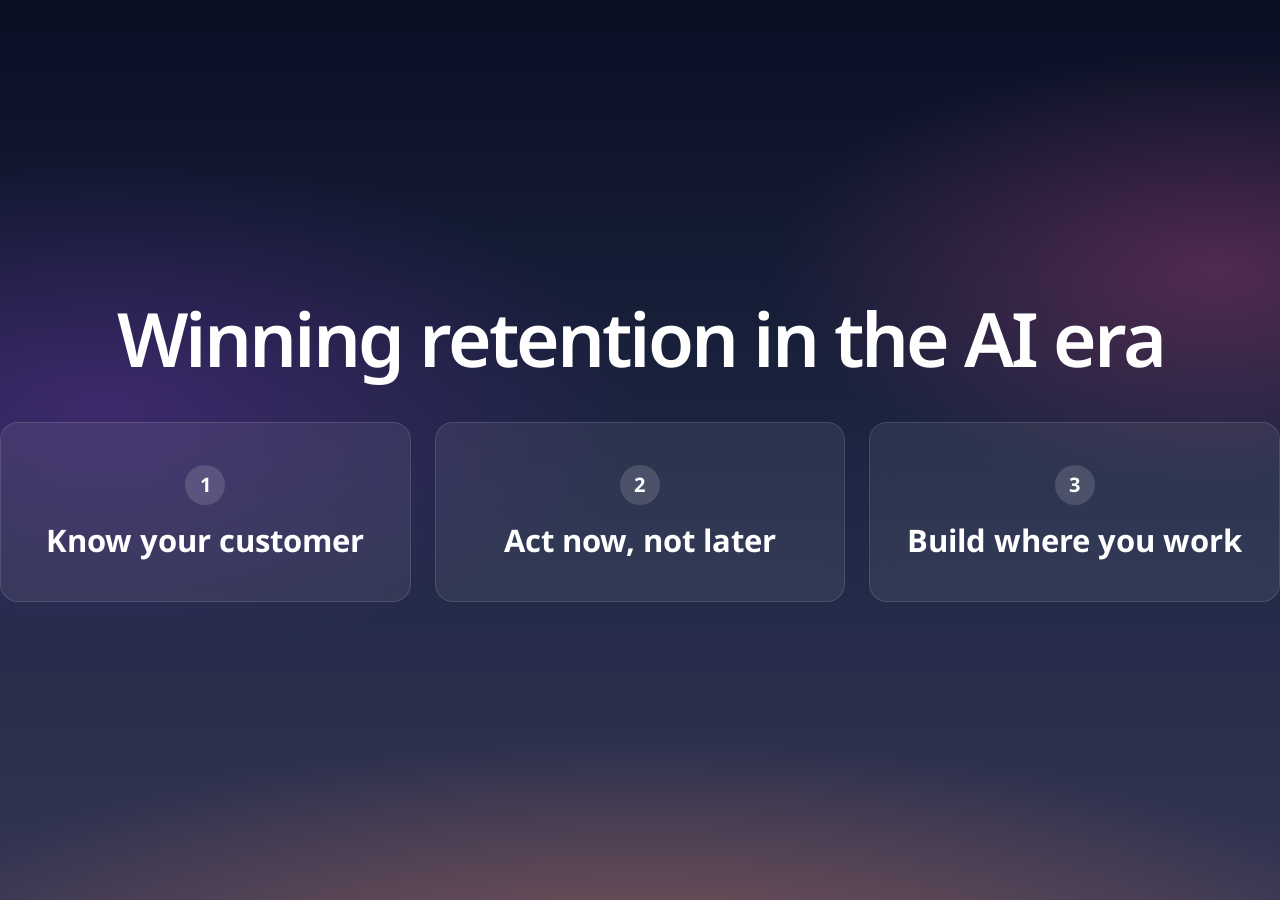
==== commit 59d08e1f: "Typography pass (Noto Sans, stage scale), Slack rebuild from Figma, JO screen, Summary relationships" ====
--- a/index.html
+++ b/index.html
@@ -4,11 +4,8 @@
     <meta charset="UTF-8" />
     <meta name="viewport" content="width=device-width, initial-scale=1.0" />
     <title>Gainsight x Elle AI | Pulse 2026 demo</title>
-    <link rel="preconnect" href="https://fonts.googleapis.com" />
-    <link rel="preconnect" href="https://fonts.gstatic.com" crossorigin />
-    <link rel="preload" as="style" href="https://fonts.googleapis.com/css2?family=Inter:wght@400;500;600;700&family=Source+Serif+4:wght@400;600&display=swap" onload="this.onload=null;this.rel='stylesheet'"><noscript><link rel="stylesheet" href="https://fonts.googleapis.com/css2?family=Inter:wght@400;500;600;700&family=Source+Serif+4:wght@400;600&display=swap"></noscript>
-    <script type="module" crossorigin src="./assets/index-DERDW7Qg.js"></script>
-    <link rel="stylesheet" crossorigin href="./assets/index-CXkngaMI.css">
+    <script type="module" crossorigin src="./assets/index-DACWzXbb.js"></script>
+    <link rel="stylesheet" crossorigin href="./assets/index-DCdWjLih.css">
   </head>
   <body>
     <div id="root"></div>
--- a/assets/index-DCdWjLih.css
+++ b/assets/index-DCdWjLih.css
@@ -0,0 +1 @@
+@font-face{font-family:Noto Sans;font-style:normal;font-weight:100;font-display:block;src:url([data-uri])format("woff2")}@font-face{font-family:Noto Sans;font-style:normal;font-weight:200;font-display:block;src:url([data-uri])format("woff2")}@font-face{font-family:Noto Sans;font-style:normal;font-weight:300;font-display:block;src:url([data-uri])format("woff2")}@font-face{font-family:Noto Sans;font-style:normal;font-weight:400;font-display:block;src:url([data-uri])format("woff2")}@font-face{font-family:Noto Sans;font-style:normal;font-weight:500;font-display:block;src:url([data-uri])format("woff2")}@font-face{font-family:Noto Sans;font-style:normal;font-weight:600;font-display:block;src:url([data-uri])format("woff2")}@font-face{font-family:Noto Sans;font-style:normal;font-weight:700;font-display:block;src:url([data-uri])format("woff2")}@font-face{font-family:Noto Sans;font-style:normal;font-weight:800;font-display:block;src:url([data-uri])format("woff2")}@font-face{font-family:Noto Sans;font-style:normal;font-weight:900;font-display:block;src:url([data-uri])format("woff2")}html,body,button,input,textarea,select{font-family:Noto Sans,sans-serif}body{font-variant-numeric:tabular-nums;-webkit-font-smoothing:antialiased}:root{--bg1:#090f23;--bg2:#1e2744;--bg3:#343553;--ink:#fff;--ink2:#ffffffad;--ink3:#ffffff6b;--line:#ffffff1f;--direct:#3ecf8e;--reskin:#5b9cff;--extend:#f5b942;--new:#ff6b9a;font-family:Noto Sans,sans-serif}*{box-sizing:border-box}html,body,#root{height:100%;margin:0}body{background:var(--bg1);color:var(--ink);overflow:hidden}button{font:inherit;color:inherit;cursor:pointer}.app{background:linear-gradient(180deg, var(--bg1) 0%, var(--bg2) 55%, var(--bg3) 100%);grid-template-rows:1fr;height:100%;display:grid;position:relative}.app:before{content:"";pointer-events:none;background:radial-gradient(60% 40% at 8% 45%,#7d34be59,#0000 70%),radial-gradient(50% 35% at 95% 30%,#dc4b8c4d,#0000 70%),radial-gradient(90% 40% at 50% 110%,#be735f8c,#0000 70%);position:absolute;inset:0}.topbar,.bottombar{z-index:3;border-color:var(--line);align-items:center;gap:10px;padding:0 14px;display:flex;position:relative}.topbar{border-bottom:1px solid var(--line)}.bottombar{border-top:1px solid var(--line);justify-content:center;gap:14px}.brand{font-size:14px;font-weight:600}.brand span{color:var(--ink3);margin-left:8px;font-weight:400}.act{color:var(--ink2);background:#ffffff17;border-radius:99px;padding:3px 10px;font-size:13px}.spacer{flex:1}.icon-btn{border:1px solid var(--line);color:var(--ink2);background:#ffffff12;border-radius:8px;padding:5px 11px;font-size:12px;text-decoration:none}.icon-btn:hover,.icon-btn.on{color:var(--ink);background:#ffffff29}.nav-btn{border:1px solid var(--line);background:#ffffff14;border-radius:9px;padding:8px 20px;font-weight:500}.nav-btn.primary{color:#14161a;background:#fff;border-color:#fff}.nav-btn:disabled{opacity:.3;cursor:default}.count{color:var(--ink3);text-align:center;font-variant-numeric:tabular-nums;min-width:54px;font-size:13px}.dots{align-items:center;gap:14px;display:flex}.dot-group{gap:4px;display:flex}.dot{opacity:.45;border:0;border-radius:50%;width:9px;height:9px;padding:0}.dot.cur{opacity:1;transform:scale(1.5)}.reuse-direct{background:var(--direct)}.reuse-reskin{background:var(--reskin)}.reuse-extend{background:var(--extend)}.reuse-new{background:var(--new)}.stage{z-index:1;min-height:0;padding:0;position:relative}.embed{background:#fff;position:absolute;inset:0;overflow:hidden}.embed iframe{border:0;width:100%;height:100%;display:block}code{font-variant-numeric:tabular-nums;font-family:Noto Sans,sans-serif}.slide{text-align:center;flex-direction:column;justify-content:center;align-items:center;gap:22px;height:100%;padding:0 6vw;display:flex}.logo-lockup{filter:invert();opacity:.9;height:34px}.slide h1{letter-spacing:-.04em;margin:0;font-size:84px;font-weight:600;line-height:1.04}.reveal{animation:.56s cubic-bezier(.16,1,.3,1) both reveal}@keyframes reveal{0%{opacity:0;filter:blur(6px);transform:translateY(14px)}to{opacity:1;filter:none;transform:none}}.cards3,.cols1,.cols2,.cols3{gap:18px;width:min(1100px,92%);display:grid}.cards3,.cols3{grid-template-columns:repeat(3,1fr)}.cols2{grid-template-columns:repeat(2,1fr)}.cols1{grid-template-columns:minmax(0,420px);justify-content:center}.glass{text-align:left;border:1px solid var(--line);-webkit-backdrop-filter:blur(10px);backdrop-filter:blur(10px);background:#ffffff12;border-radius:18px;padding:22px;animation:.56s cubic-bezier(.16,1,.3,1) both reveal}.glass h3{margin:10px 0 8px;font-size:20px}.glass p{color:var(--ink2);margin:0;line-height:1.5}.num{background:#ffffff24;border-radius:50%;place-items:center;width:30px;height:30px;font-weight:600;display:grid}.glass ul{color:var(--ink2);margin:12px 0 0;padding-left:18px;line-height:1.7}.tone{letter-spacing:.05em;text-transform:uppercase;border-radius:99px;padding:3px 10px;font-size:12px;font-weight:600;display:inline-block}.tone-now{color:#6ee7b0;background:#3ecf8e2e}.tone-beta{color:#fbd479;background:#f5b9422e}.tone-soon{color:var(--ink2);background:#ffffff1f}.footnote{max-width:760px;color:var(--ink2);margin:0;font-size:20px;line-height:1.5}.persona .avatar{object-fit:cover;border-radius:50%;place-items:center;font-size:72px;font-weight:600;display:grid;box-shadow:0 0 0 6px #ffffff24,0 8px 40px #0006}.role{color:var(--ink2);margin-top:-8px;font-size:20px}.line{max-width:640px;color:var(--ink2);margin:0;font-size:20px;line-height:1.5}.chip{background:#ffffff1a;border-radius:99px;padding:4px 12px;font-size:13px;display:inline-block}.strip{color:var(--ink3);letter-spacing:.04em;border:1px dashed #ffffff59;border-radius:12px;padding:14px 28px;font-size:13px}.avatar-note{color:var(--ink3);font-size:13px;position:absolute;bottom:14px}.placeholder{place-items:center;height:100%;display:grid}.ph-card{background:#ffffff0d;border:2px dashed #ff6b9a8c;border-radius:20px;width:min(980px,94%);padding:34px 38px}.ph-tag{letter-spacing:.14em;color:var(--new);border:1px solid var(--new);border-radius:99px;padding:3px 10px;font-size:12px;font-weight:700;display:inline-block}.ph-card h2{letter-spacing:-.02em;margin:14px 0 8px;font-size:34px}.ph-visual{color:var(--ink2);margin:0 0 20px;font-size:15px;line-height:1.6}.ph-cols{grid-template-columns:1.6fr 1fr;gap:28px;display:grid}.ph-cols h4{letter-spacing:.1em;text-transform:uppercase;color:var(--ink3);margin:0 0 8px;font-size:12px}.ph-cols ul{color:var(--ink2);margin:0;padding-left:18px;line-height:1.6}.ph-cols p{color:var(--ink2);margin:0;line-height:1.5}.rail{z-index:20;background:#0508148c;position:absolute;inset:0}.rail-in{border-right:1px solid var(--line);background:#0d1329;width:360px;height:100%;padding:16px;overflow:auto}.rail h5,.notes h5{letter-spacing:.12em;text-transform:uppercase;color:var(--ink3);margin:14px 0 6px;font-size:12px}.rail button{text-align:left;width:100%;color:var(--ink2);background:0 0;border:0;border-radius:8px;align-items:center;gap:8px;padding:7px 8px;font-size:13px;display:flex}.rail button:hover,.rail button.cur{color:var(--ink);background:#ffffff1a}.pip{border-radius:50%;flex-shrink:0;width:8px;height:8px}.keys{color:var(--ink3);margin:18px 4px 0;font-size:13px;line-height:1.6}.notes{z-index:15;border-left:1px solid var(--line);background:#0d1329f5;width:340px;padding:6px 18px 18px;position:absolute;top:0;bottom:0;right:0;overflow:auto}.notes h3{margin:4px 0 10px;font-size:20px}.notes ul{color:var(--ink2);padding-left:18px;font-size:14px;line-height:1.65}.tools{align-items:center;gap:28px;margin-bottom:8px;display:flex}.tool-tile{opacity:0;background:#fff;border-radius:28px;place-items:center;width:132px;height:132px;animation:.7s cubic-bezier(.2,.8,.2,1) both toolIn;display:grid;box-shadow:0 10px 40px #00000059}.tool-tile img{object-fit:contain;width:76px;height:76px}.tool-tile.gs{box-shadow:0 0 0 4px #55adff80,0 0 60px #55adff8c,0 10px 40px #00000059}.tool-plus{color:var(--ink3);opacity:0;font-size:40px;font-weight:300;animation:.5s .5s both toolIn}.tool-plus.gs{animation-delay:.9s}@keyframes toolIn{0%{opacity:0;transform:translateY(18px)scale(.94)}to{opacity:1;transform:none}}.layer{opacity:0;transition:opacity .18s;position:absolute;inset:0}.layer.in{opacity:1}.layer.top{z-index:2}.layer.top.in{transition:opacity .32s .16s}.layer.gone{opacity:0}.pair{align-items:center;gap:44px;display:flex}.pair-elle{filter:invert();opacity:0;height:84px;animation:.7s cubic-bezier(.2,.8,.2,1) .15s both toolIn}.pair-plus{color:var(--ink3);opacity:0;font-size:44px;font-weight:300;animation:.5s .55s both toolIn}.pair-cust{opacity:0;text-align:left;align-items:center;gap:18px;animation:.7s cubic-bezier(.2,.8,.2,1) .8s both toolIn;display:flex}.pair-logo{border-radius:26px;width:104px;height:104px;box-shadow:0 10px 40px #00000059}.pair-badge{color:#fff;background:#1f3a5f;border:1px solid #ffffff38;border-radius:24px;place-items:center;width:92px;height:92px;font-size:38px;font-weight:600;display:grid;box-shadow:0 10px 40px #00000059}.pair-cust b{letter-spacing:-.02em;max-width:200px;font-size:32px;font-weight:600;line-height:1.12}.pair-caption{color:var(--ink2);opacity:0;margin:8px 0 0;font-size:20px;animation:.6s 1.3s both toolIn}.persona-pair{align-items:center;gap:56px;display:flex}.pair-elle.big{opacity:1;height:150px;animation:none}.tools.big{gap:44px}.tools.big .tool-tile{border-radius:44px;width:220px;height:220px}.tools.big .tool-tile img{width:128px;height:128px}.tools.big .tool-plus{font-size:64px}.cols3.status,.cols2.status{gap:26px;width:min(1500px,96%)}.status .glass{padding:32px}.status .tone{white-space:nowrap;padding:6px 20px;font-size:20px}.status .glass ul{color:var(--ink);margin-top:20px;padding-left:1.2em;font-size:20px;line-height:1.5}.status .glass li{margin-bottom:12px}.slide.pillars{gap:45px}.slide.pillars h1{font-size:75px}.slide.pillars .cards3{gap:24px;width:1180px}.cards3.heads-only .glass{text-align:center;flex-direction:column;justify-content:center;align-items:center;gap:14px;min-height:180px;padding:28px 24px;display:flex}.cards3.heads-only .glass .num{margin:0}.cards3.heads-only .glass h3{margin:0;font-size:36px;line-height:1.15}.slide.pillars .footnote.one-line{white-space:nowrap;text-align:center;width:1180px;max-width:none;font-size:22px}.slide.pillars .cards3{width:1280px}.cards3.heads-only .glass{gap:18px;padding:30px 18px}.cards3.heads-only .glass .num{place-items:center;width:40px;height:40px;font-size:20px;font-weight:700;line-height:1;display:grid}.cards3.heads-only .glass h3{white-space:nowrap;font-size:31px}.slide.pillars .footnote.one-line{animation:.7s cubic-bezier(.16,1,.3,1) both reveal}
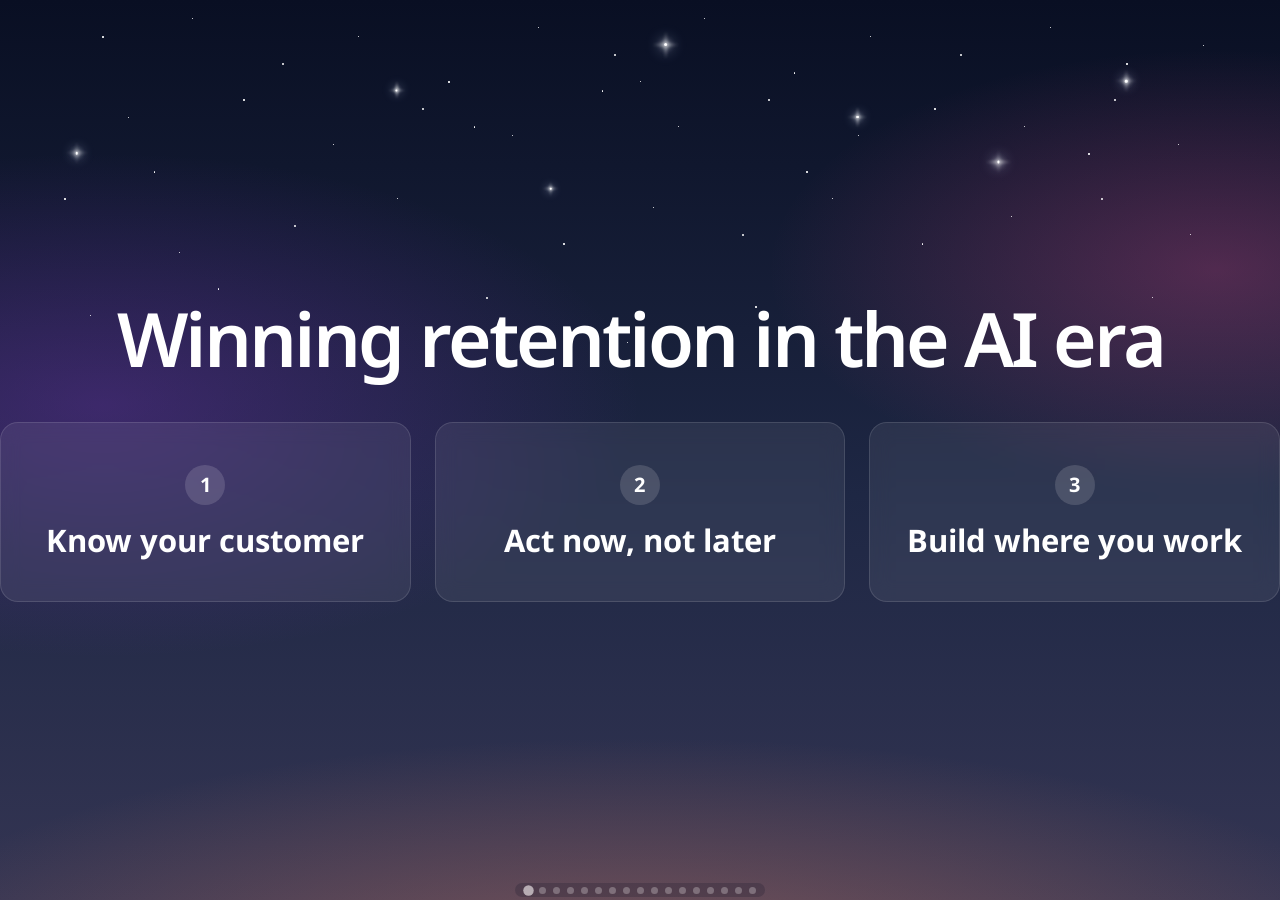
==== commit 1160833e: "Elle demo: CSM Adoption Agent scene, deck stars background, slide dots, Figma comment updates, CLI r" ====
--- a/index.html
+++ b/index.html
@@ -4,8 +4,8 @@
     <meta charset="UTF-8" />
     <meta name="viewport" content="width=device-width, initial-scale=1.0" />
     <title>Gainsight x Elle AI | Pulse 2026 demo</title>
-    <script type="module" crossorigin src="./assets/index-DACWzXbb.js"></script>
-    <link rel="stylesheet" crossorigin href="./assets/index-DCdWjLih.css">
+    <script type="module" crossorigin src="./assets/index-C8hzV6Pv.js"></script>
+    <link rel="stylesheet" crossorigin href="./assets/index-Bj9kBa35.css">
   </head>
   <body>
     <div id="root"></div>
--- a/assets/index-Bj9kBa35.css
+++ b/assets/index-Bj9kBa35.css
@@ -0,0 +1 @@
+@font-face{font-family:Noto Sans;font-style:normal;font-weight:100;font-display:block;src:url([data-uri])format("woff2")}@font-face{font-family:Noto Sans;font-style:normal;font-weight:200;font-display:block;src:url([data-uri])format("woff2")}@font-face{font-family:Noto Sans;font-style:normal;font-weight:300;font-display:block;src:url([data-uri])format("woff2")}@font-face{font-family:Noto Sans;font-style:normal;font-weight:400;font-display:block;src:url([data-uri])format("woff2")}@font-face{font-family:Noto Sans;font-style:normal;font-weight:500;font-display:block;src:url([data-uri])format("woff2")}@font-face{font-family:Noto Sans;font-style:normal;font-weight:600;font-display:block;src:url([data-uri])format("woff2")}@font-face{font-family:Noto Sans;font-style:normal;font-weight:700;font-display:block;src:url([data-uri])format("woff2")}@font-face{font-family:Noto Sans;font-style:normal;font-weight:800;font-display:block;src:url([data-uri])format("woff2")}@font-face{font-family:Noto Sans;font-style:normal;font-weight:900;font-display:block;src:url([data-uri])format("woff2")}html,body,button,input,textarea,select{font-family:Noto Sans,sans-serif}body{font-variant-numeric:tabular-nums;-webkit-font-smoothing:antialiased}:root{--bg1:#090f23;--bg2:#1e2744;--bg3:#343553;--ink:#fff;--ink2:#ffffffad;--ink3:#ffffff6b;--line:#ffffff1f;--direct:#3ecf8e;--reskin:#5b9cff;--extend:#f5b942;--new:#ff6b9a;font-family:Noto Sans,sans-serif}*{box-sizing:border-box}html,body,#root{height:100%;margin:0}body{background:var(--bg1);color:var(--ink);overflow:hidden}button{font:inherit;color:inherit;cursor:pointer}.app{background:linear-gradient(180deg, var(--bg1) 0%, var(--bg2) 55%, var(--bg3) 100%);grid-template-rows:1fr;height:100%;display:grid;position:relative}.app:before{content:"";pointer-events:none;background:radial-gradient(60% 40% at 8% 45%,#7d34be59,#0000 70%),radial-gradient(50% 35% at 95% 30%,#dc4b8c4d,#0000 70%),radial-gradient(90% 40% at 50% 110%,#be735f8c,#0000 70%);position:absolute;inset:0}.topbar,.bottombar{z-index:3;border-color:var(--line);align-items:center;gap:10px;padding:0 14px;display:flex;position:relative}.topbar{border-bottom:1px solid var(--line)}.bottombar{border-top:1px solid var(--line);justify-content:center;gap:14px}.brand{font-size:14px;font-weight:600}.brand span{color:var(--ink3);margin-left:8px;font-weight:400}.act{color:var(--ink2);background:#ffffff17;border-radius:99px;padding:3px 10px;font-size:13px}.spacer{flex:1}.icon-btn{border:1px solid var(--line);color:var(--ink2);background:#ffffff12;border-radius:8px;padding:5px 11px;font-size:12px;text-decoration:none}.icon-btn:hover,.icon-btn.on{color:var(--ink);background:#ffffff29}.nav-btn{border:1px solid var(--line);background:#ffffff14;border-radius:9px;padding:8px 20px;font-weight:500}.nav-btn.primary{color:#14161a;background:#fff;border-color:#fff}.nav-btn:disabled{opacity:.3;cursor:default}.count{color:var(--ink3);text-align:center;font-variant-numeric:tabular-nums;min-width:54px;font-size:13px}.dots{align-items:center;gap:14px;display:flex}.dot-group{gap:4px;display:flex}.dot{opacity:.45;border:0;border-radius:50%;width:9px;height:9px;padding:0}.dot.cur{opacity:1;transform:scale(1.5)}.reuse-direct{background:var(--direct)}.reuse-reskin{background:var(--reskin)}.reuse-extend{background:var(--extend)}.reuse-new{background:var(--new)}.stage{z-index:1;min-height:0;padding:0;position:relative}.embed{background:#fff;position:absolute;inset:0;overflow:hidden}.embed iframe{border:0;width:100%;height:100%;display:block}code{font-variant-numeric:tabular-nums;font-family:Noto Sans,sans-serif}.slide{text-align:center;flex-direction:column;justify-content:center;align-items:center;gap:22px;height:100%;padding:0 6vw;display:flex}.logo-lockup{filter:invert();opacity:.9;height:34px}.slide h1{letter-spacing:-.04em;margin:0;font-size:84px;font-weight:600;line-height:1.04}.reveal{animation:.56s cubic-bezier(.16,1,.3,1) both reveal}@keyframes reveal{0%{opacity:0;filter:blur(6px);transform:translateY(14px)}to{opacity:1;filter:none;transform:none}}.cards3,.cols1,.cols2,.cols3{gap:18px;width:min(1100px,92%);display:grid}.cards3,.cols3{grid-template-columns:repeat(3,1fr)}.cols2{grid-template-columns:repeat(2,1fr)}.cols1{grid-template-columns:minmax(0,420px);justify-content:center}.glass{text-align:left;border:1px solid var(--line);-webkit-backdrop-filter:blur(10px);backdrop-filter:blur(10px);background:#ffffff12;border-radius:18px;padding:22px;animation:.56s cubic-bezier(.16,1,.3,1) both reveal}.glass h3{margin:10px 0 8px;font-size:20px}.glass p{color:var(--ink2);margin:0;line-height:1.5}.num{background:#ffffff24;border-radius:50%;place-items:center;width:30px;height:30px;font-weight:600;display:grid}.glass ul{color:var(--ink2);margin:12px 0 0;padding-left:18px;line-height:1.7}.tone{letter-spacing:.05em;text-transform:uppercase;border-radius:99px;padding:3px 10px;font-size:12px;font-weight:600;display:inline-block}.tone-now{color:#6ee7b0;background:#3ecf8e2e}.tone-beta{color:#fbd479;background:#f5b9422e}.tone-soon{color:var(--ink2);background:#ffffff1f}.footnote{max-width:760px;color:var(--ink2);margin:0;font-size:20px;line-height:1.5}.persona .avatar{object-fit:cover;border-radius:50%;place-items:center;font-size:72px;font-weight:600;display:grid;box-shadow:0 0 0 6px #ffffff24,0 8px 40px #0006}.role{color:var(--ink2);margin-top:-8px;font-size:20px}.line{max-width:640px;color:var(--ink2);margin:0;font-size:20px;line-height:1.5}.chip{background:#ffffff1a;border-radius:99px;padding:4px 12px;font-size:13px;display:inline-block}.strip{color:var(--ink3);letter-spacing:.04em;border:1px dashed #ffffff59;border-radius:12px;padding:14px 28px;font-size:13px}.avatar-note{color:var(--ink3);font-size:13px;position:absolute;bottom:14px}.placeholder{place-items:center;height:100%;display:grid}.ph-card{background:#ffffff0d;border:2px dashed #ff6b9a8c;border-radius:20px;width:min(980px,94%);padding:34px 38px}.ph-tag{letter-spacing:.14em;color:var(--new);border:1px solid var(--new);border-radius:99px;padding:3px 10px;font-size:12px;font-weight:700;display:inline-block}.ph-card h2{letter-spacing:-.02em;margin:14px 0 8px;font-size:34px}.ph-visual{color:var(--ink2);margin:0 0 20px;font-size:15px;line-height:1.6}.ph-cols{grid-template-columns:1.6fr 1fr;gap:28px;display:grid}.ph-cols h4{letter-spacing:.1em;text-transform:uppercase;color:var(--ink3);margin:0 0 8px;font-size:12px}.ph-cols ul{color:var(--ink2);margin:0;padding-left:18px;line-height:1.6}.ph-cols p{color:var(--ink2);margin:0;line-height:1.5}.rail{z-index:20;background:#0508148c;position:absolute;inset:0}.rail-in{border-right:1px solid var(--line);background:#0d1329;width:360px;height:100%;padding:16px;overflow:auto}.rail h5,.notes h5{letter-spacing:.12em;text-transform:uppercase;color:var(--ink3);margin:14px 0 6px;font-size:12px}.rail button{text-align:left;width:100%;color:var(--ink2);background:0 0;border:0;border-radius:8px;align-items:center;gap:8px;padding:7px 8px;font-size:13px;display:flex}.rail button:hover,.rail button.cur{color:var(--ink);background:#ffffff1a}.pip{border-radius:50%;flex-shrink:0;width:8px;height:8px}.keys{color:var(--ink3);margin:18px 4px 0;font-size:13px;line-height:1.6}.notes{z-index:15;border-left:1px solid var(--line);background:#0d1329f5;width:340px;padding:6px 18px 18px;position:absolute;top:0;bottom:0;right:0;overflow:auto}.notes h3{margin:4px 0 10px;font-size:20px}.notes ul{color:var(--ink2);padding-left:18px;font-size:14px;line-height:1.65}.tools{align-items:center;gap:28px;margin-bottom:8px;display:flex}.tool-tile{opacity:0;background:#fff;border-radius:28px;place-items:center;width:132px;height:132px;animation:.7s cubic-bezier(.2,.8,.2,1) both toolIn;display:grid;box-shadow:0 10px 40px #00000059}.tool-tile img{object-fit:contain;width:76px;height:76px}.tool-tile.gs{box-shadow:0 0 0 4px #55adff80,0 0 60px #55adff8c,0 10px 40px #00000059}.tool-plus{color:var(--ink3);opacity:0;font-size:40px;font-weight:300;animation:.5s .5s both toolIn}.tool-plus.gs{animation-delay:.9s}@keyframes toolIn{0%{opacity:0;transform:translateY(18px)scale(.94)}to{opacity:1;transform:none}}.layer{opacity:0;transition:opacity .18s;position:absolute;inset:0}.layer.in{opacity:1}.layer.top{z-index:2}.layer.top.in{transition:opacity .32s .16s}.layer.gone{opacity:0}.pair{align-items:center;gap:44px;display:flex}.pair-elle{filter:invert();opacity:0;height:84px;animation:.7s cubic-bezier(.2,.8,.2,1) .15s both toolIn}.pair-plus{color:var(--ink3);opacity:0;font-size:44px;font-weight:300;animation:.5s .55s both toolIn}.pair-cust{opacity:0;text-align:left;align-items:center;gap:18px;animation:.7s cubic-bezier(.2,.8,.2,1) .8s both toolIn;display:flex}.pair-logo{border-radius:26px;width:104px;height:104px;box-shadow:0 10px 40px #00000059}.pair-badge{color:#fff;background:#1f3a5f;border:1px solid #ffffff38;border-radius:24px;place-items:center;width:92px;height:92px;font-size:38px;font-weight:600;display:grid;box-shadow:0 10px 40px #00000059}.pair-cust b{letter-spacing:-.02em;max-width:200px;font-size:32px;font-weight:600;line-height:1.12}.pair-caption{color:var(--ink2);opacity:0;margin:8px 0 0;font-size:20px;animation:.6s 1.3s both toolIn}.persona-pair{align-items:center;gap:56px;display:flex}.pair-elle.big{opacity:1;height:150px;animation:none}.tools.big{gap:44px}.tools.big .tool-tile{border-radius:44px;width:220px;height:220px}.tools.big .tool-tile img{width:128px;height:128px}.tools.big .tool-plus{font-size:64px}.cols3.status,.cols2.status{gap:26px;width:min(1500px,96%)}.status .glass{padding:32px}.status .tone{white-space:nowrap;padding:6px 20px;font-size:20px}.status .glass ul{color:var(--ink);margin-top:20px;padding-left:1.2em;font-size:20px;line-height:1.5}.status .glass li{margin-bottom:12px}.slide.pillars{gap:45px}.slide.pillars h1{font-size:75px}.slide.pillars .cards3{gap:24px;width:1180px}.cards3.heads-only .glass{text-align:center;flex-direction:column;justify-content:center;align-items:center;gap:14px;min-height:180px;padding:28px 24px;display:flex}.cards3.heads-only .glass .num{margin:0}.cards3.heads-only .glass h3{margin:0;font-size:36px;line-height:1.15}.slide.pillars .footnote.one-line{white-space:nowrap;text-align:center;width:1180px;max-width:none;font-size:22px}.slide.pillars .cards3{width:1280px}.cards3.heads-only .glass{gap:18px;padding:30px 18px}.cards3.heads-only .glass .num{place-items:center;width:40px;height:40px;font-size:20px;font-weight:700;line-height:1;display:grid}.cards3.heads-only .glass h3{white-space:nowrap;font-size:31px}.slide.pillars .footnote.one-line{animation:.7s cubic-bezier(.16,1,.3,1) both reveal}.jump{z-index:12;opacity:.55;background:#090f2359;border-radius:99px;align-items:center;gap:0;padding:0 6px;transition:opacity .2s,background .2s;display:flex;position:absolute;bottom:3px;left:50%;transform:translate(-50%)}.jump:hover{opacity:1;background:#090f23b3}.jump button{background:0 0;border:0;place-items:center;width:14px;height:14px;padding:0;display:grid;position:relative}.jump button:before{content:"";background:#ffffff73;border-radius:50%;width:7px;height:7px;transition:transform .15s,background .15s}.jump button:hover:before{background:#fff;transform:scale(1.35)}.jump button.on:before{background:#fff;transform:scale(1.5)}.jump-tip{white-space:nowrap;border:1px solid var(--line);color:var(--ink);pointer-events:none;opacity:0;background:#090f23eb;border-radius:6px;padding:4px 10px;font-size:13px;transition:opacity .12s;position:absolute;bottom:20px;left:50%;transform:translate(-50%)}.jump button:hover .jump-tip{opacity:1}
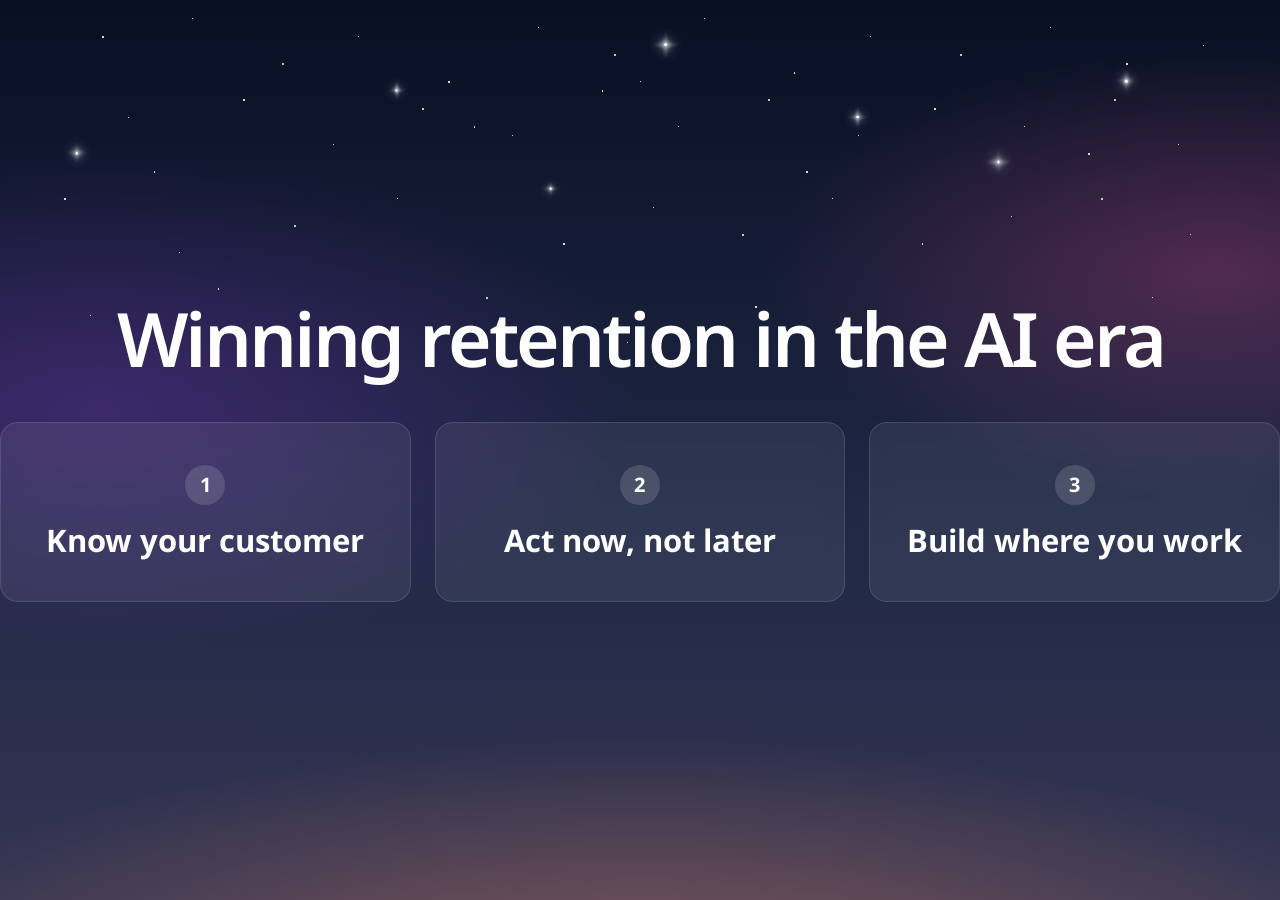
==== commit bd539b9e: "Hide slide dots by default (D toggles), AI Success Plans under Coming Soon Co-Authored-By: Claude So" ====
--- a/index.html
+++ b/index.html
@@ -4,7 +4,7 @@
     <meta charset="UTF-8" />
     <meta name="viewport" content="width=device-width, initial-scale=1.0" />
     <title>Gainsight x Elle AI | Pulse 2026 demo</title>
-    <script type="module" crossorigin src="./assets/index-C8hzV6Pv.js"></script>
+    <script type="module" crossorigin src="./assets/index-MCtvWE6y.js"></script>
     <link rel="stylesheet" crossorigin href="./assets/index-Bj9kBa35.css">
   </head>
   <body>
